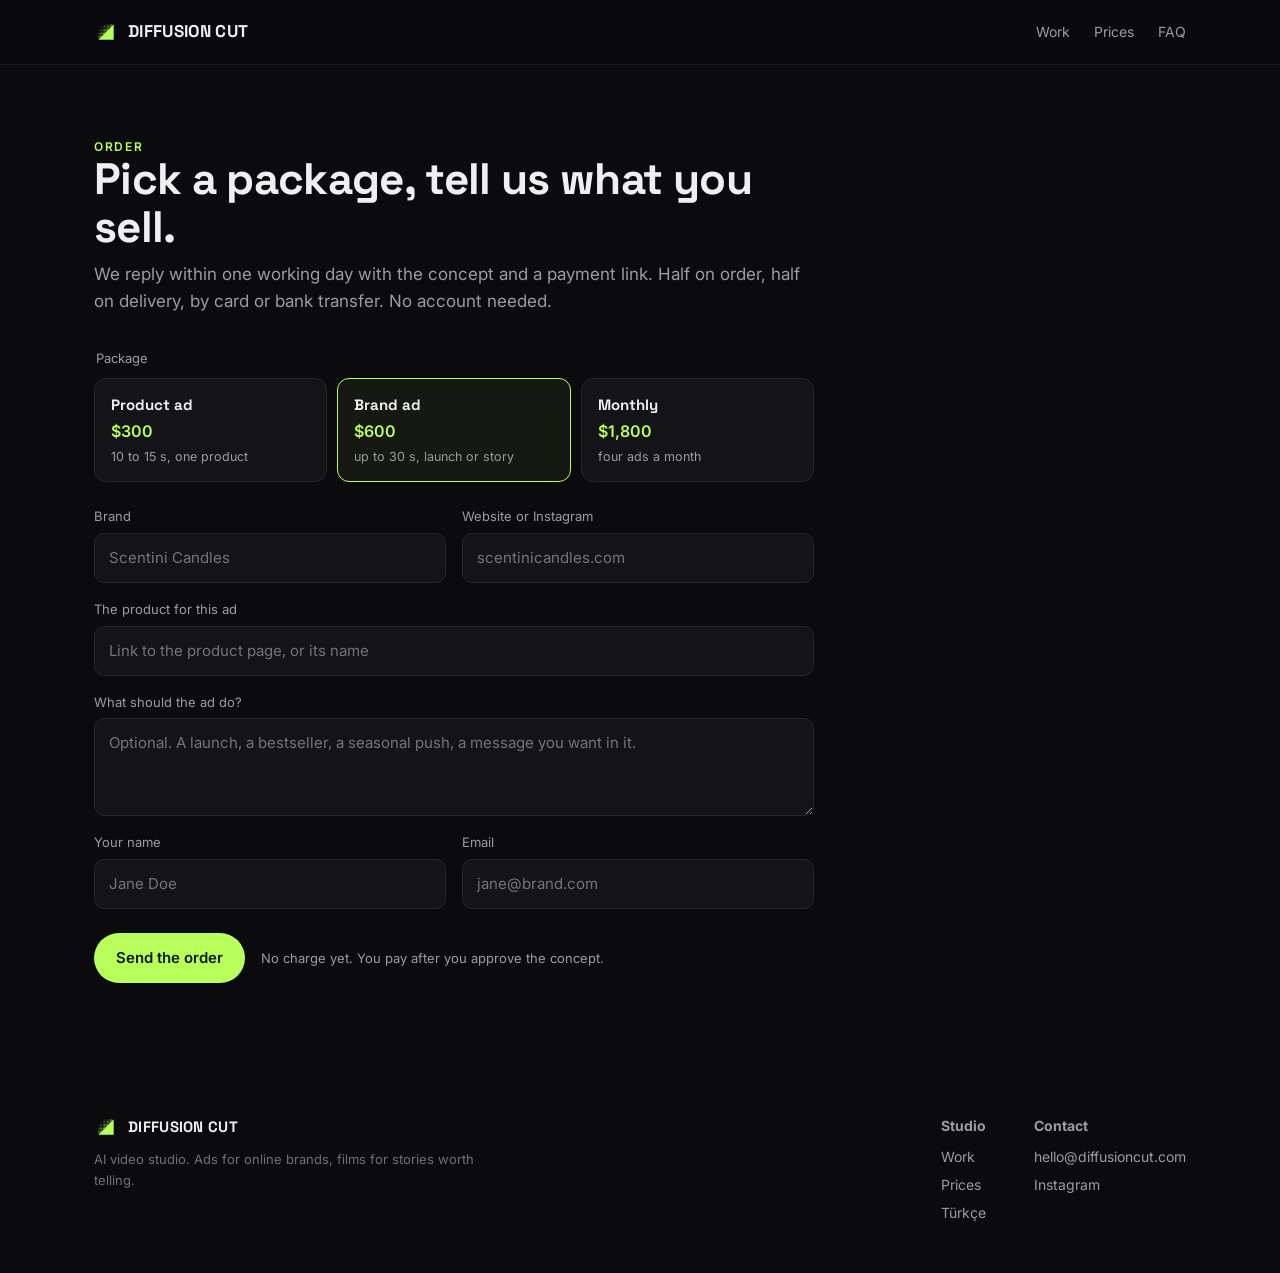
==== order.html @ d8a36bab "Order pages: plan buttons open an order form (EN and TR), Web3Forms with mail fallback Co-Authored-B" ====
<!doctype html>
<html lang="en">
<head>
<meta charset="utf-8">
<meta name="viewport" content="width=device-width, initial-scale=1">
<title>Order an ad · Diffusion Cut</title>
<meta name="description" content="Order an AI video ad from Diffusion Cut. Pick a package, send the brief, get the concept and payment link within a day.">
<meta name="robots" content="noindex">
<link rel="icon" type="image/png" href="brand/favicon_64.png">
<link rel="apple-touch-icon" href="brand/mark_512.png">
<link rel="preconnect" href="https://fonts.googleapis.com">
<link rel="preconnect" href="https://fonts.gstatic.com" crossorigin>
<link href="https://fonts.googleapis.com/css2?family=Inter:wght@400;500;600&family=Space+Grotesk:wght@500;600;700&display=swap" rel="stylesheet">
<link rel="stylesheet" href="style.css?v=7">
</head>
<body class="order-page">

<nav>
  <div class="wrap">
    <a class="brand" href="index.html"><img class="mark" src="brand/mark_transparent.svg" alt="" width="24" height="24">DIFFUSION CUT</a>
    <ul>
      <li><a href="index.html#work">Work</a></li>
      <li><a href="index.html#prices">Prices</a></li>
      <li class="hide-m"><a href="index.html#faq">FAQ</a></li>
    </ul>
  </div>
</nav>

<section class="order">
  <div class="wrap">
    <div class="sec-head">
      <div class="eyebrow">Order</div>
      <h2>Pick a package, tell us what you sell.</h2>
      <p>We reply within one working day with the concept and a payment link. Half on order, half on delivery, by card or bank transfer. No account needed.</p>
    </div>

    <form id="order" class="order-form" novalidate>
      <input type="hidden" name="access_key" value="WEB3FORMS_KEY">
      <input type="hidden" name="subject" value="New order from diffusioncut.com">
      <input type="hidden" name="from_name" value="Diffusion Cut order form">
      <input type="hidden" name="lang" value="en">
      <input type="checkbox" name="botcheck" class="hp" tabindex="-1" autocomplete="off">

      <fieldset class="plan-pick">
        <legend>Package</legend>
        <label class="pick"><input type="radio" name="plan" value="Product ad, $300" data-plan="product"><span><b>Product ad</b><em>$300</em><small>10 to 15 s, one product</small></span></label>
        <label class="pick"><input type="radio" name="plan" value="Brand ad, $600" data-plan="brand" checked><span><b>Brand ad</b><em>$600</em><small>up to 30 s, launch or story</small></span></label>
        <label class="pick"><input type="radio" name="plan" value="Monthly, $1,800 / month" data-plan="monthly"><span><b>Monthly</b><em>$1,800</em><small>four ads a month</small></span></label>
      </fieldset>

      <div class="grid2">
        <label class="field"><span>Brand</span><input type="text" name="brand" required placeholder="Scentini Candles"></label>
        <label class="field"><span>Website or Instagram</span><input type="text" name="site" required placeholder="scentinicandles.com"></label>
      </div>
      <label class="field"><span>The product for this ad</span><input type="text" name="product" required placeholder="Link to the product page, or its name"></label>
      <label class="field"><span>What should the ad do?</span><textarea name="goal" rows="3" placeholder="Optional. A launch, a bestseller, a seasonal push, a message you want in it."></textarea></label>
      <div class="grid2">
        <label class="field"><span>Your name</span><input type="text" name="name" required placeholder="Jane Doe"></label>
        <label class="field"><span>Email</span><input type="email" name="email" required placeholder="jane@brand.com"></label>
      </div>

      <div class="order-foot">
        <button type="submit" class="btn primary">Send the order</button>
        <span class="fine">No charge yet. You pay after you approve the concept.</span>
      </div>
      <div class="form-msg" id="msg" hidden></div>
    </form>

    <div class="order-done" id="done" hidden>
      <div class="eyebrow">Received</div>
      <h2>Got it. Concept and payment link within a day.</h2>
      <p>Check <b id="done-email"></b> tomorrow. If you want to add photos now, reply to that mail or send them to <a href="mailto:hello@diffusioncut.com">hello@diffusioncut.com</a>.</p>
      <a class="btn" href="index.html">Back to the site</a>
    </div>
  </div>
</section>

<footer>
  <div class="wrap">
    <div>
      <a class="brand" href="index.html"><img class="mark" src="brand/mark_transparent.svg" alt="" width="24" height="24">DIFFUSION CUT</a>
      <div class="fine">AI video studio. Ads for online brands, films for stories worth telling.</div>
    </div>
    <div>
      <b>Studio</b>
      <ul>
        <li><a href="index.html#work">Work</a></li>
        <li><a href="index.html#prices">Prices</a></li>
        <li><a href="siparis.html">Türkçe</a></li>
      </ul>
    </div>
    <div>
      <b>Contact</b>
      <ul>
        <li><a href="mailto:hello@diffusioncut.com">hello@diffusioncut.com</a></li>
        <li><a href="https://www.instagram.com/diffusioncut" target="_blank" rel="noopener">Instagram</a></li>
      </ul>
    </div>
  </div>
</footer>

<script src="order.js?v=1"></script>
</body>
</html>
---- style.css ----
:root {
  --bg: #0b0b0e;
  --panel: #141418;
  --panel-2: #1a1a20;
  --line: #25252c;
  --text: #efeff3;
  --muted: #9b9ba6;
  --accent: #b8ff5c;
  --accent-ink: #0f1a05;
  --radius: 16px;
}
* { box-sizing: border-box; }
html { scroll-behavior: smooth; }
body { margin: 0; background: var(--bg); color: var(--text); font: 16px/1.6 Inter, system-ui, -apple-system, "Segoe UI", sans-serif; -webkit-font-smoothing: antialiased; }
a { color: var(--accent); text-decoration: none; }
a:hover { text-decoration: underline; }
.wrap { max-width: 1140px; margin: 0 auto; padding: 0 24px; }
h1, h2, h3 { font-family: "Space Grotesk", Inter, sans-serif; font-weight: 700; line-height: 1.08; margin: 0; letter-spacing: -.015em; }
h2 { font-size: clamp(30px, 3.8vw, 44px); }
h3 { font-size: 19px; font-weight: 600; }
.eyebrow { font-size: 12px; letter-spacing: .14em; text-transform: uppercase; color: var(--accent); font-weight: 600; }
.muted { color: var(--muted); }
section { padding: 88px 0 0; }
.sec-head { margin-bottom: 32px; max-width: 720px; }
.sec-head p { margin: 10px 0 0; color: var(--muted); font-size: 17px; }

/* nav */
nav { position: sticky; top: 0; z-index: 10; background: rgba(11,11,14,.72); backdrop-filter: blur(12px); border-bottom: 1px solid rgba(255,255,255,.06); }
nav .wrap { display: flex; align-items: center; justify-content: space-between; height: 64px; }
.brand { display: flex; align-items: center; gap: 10px; color: var(--text); font-family: "Space Grotesk", sans-serif; font-weight: 700; font-size: 17px; letter-spacing: .02em; white-space: nowrap; }
.brand:hover { text-decoration: none; }
.mark { width: 24px; height: 24px; display: block; }
nav ul { display: flex; gap: 24px; list-style: none; margin: 0; padding: 0; font-size: 14px; align-items: center; }
nav ul a { color: var(--muted); }
nav ul a:hover { color: var(--text); text-decoration: none; }
nav .btn { padding: 8px 14px; font-size: 14px; }

/* buttons */
.btn { display: inline-flex; white-space: nowrap; align-items: center; gap: 8px; padding: 13px 22px; border: 1px solid var(--line); border-radius: 999px; color: var(--text); font-weight: 500; font-size: 15px; background: var(--panel); transition: border-color .15s, transform .15s; }
.btn:hover { border-color: var(--accent); text-decoration: none; transform: translateY(-1px); }
.btn.primary { background: var(--accent); color: var(--accent-ink); border-color: var(--accent); font-weight: 600; }
.links { display: flex; flex-wrap: wrap; gap: 10px; }

/* hero */
.hero { position: relative; min-height: 86vh; display: flex; align-items: flex-end; overflow: hidden; border-bottom: 1px solid var(--line); }
.hero-reel { position: absolute; inset: 0; }
.hero-reel .slot { position: absolute; inset: 0; opacity: 0; }
.hero-reel video { position: absolute; inset: 0; width: 100%; height: 100%; object-fit: cover; }
.hero::after { content: ""; position: absolute; inset: 0; background: linear-gradient(180deg, rgba(11,11,14,.35) 0%, rgba(11,11,14,.2) 40%, rgba(11,11,14,.96) 100%); }
.hero .wrap { position: relative; z-index: 1; padding-top: 120px; padding-bottom: 64px; }
.hero h1 { font-size: clamp(44px, 8vw, 104px); margin: 14px 0 18px; max-width: 980px; }
.hero h1 em { font-style: normal; color: var(--accent); }
.lede { max-width: 600px; color: #d6d6dd; margin: 0 0 30px; font-size: clamp(17px, 2vw, 21px); }

/* proof strip */
.proof { border-bottom: 1px solid var(--line); background: var(--panel); }
.proof .wrap { display: grid; grid-template-columns: repeat(4, minmax(0, 1fr)); gap: 24px; padding-top: 28px; padding-bottom: 28px; }
.proof b { display: block; font-family: "Space Grotesk", sans-serif; font-size: 30px; font-weight: 700; line-height: 1.1; }
.proof span { font-size: 14px; color: var(--muted); }
.made { text-align: center; font-size: 13px; color: var(--muted); padding: 22px 0 0; letter-spacing: .02em; }
.made b { color: var(--text); font-weight: 600; margin: 0 8px; }

/* work */
.ads { display: grid; grid-template-columns: repeat(2, minmax(0, 1fr)); gap: 20px; }
.ad { display: grid; grid-template-columns: minmax(0, 220px) minmax(0, 1fr); gap: 24px; align-items: center; background: var(--panel); border: 1px solid var(--line); border-radius: var(--radius); padding: 18px; }
.ad video { width: 100%; aspect-ratio: 9 / 16; border-radius: 10px; background: #000; display: block; }
.ad h3 { font-size: 20px; }
.meta { font-size: 13px; color: var(--muted); margin: 6px 0 10px; }
.ad p { margin: 0; font-size: 15px; color: #cfcfd6; }
.clips { display: grid; grid-template-columns: repeat(3, minmax(0, 1fr)); gap: 14px; }
.clip { margin: 0; }
.clip video { width: 100%; aspect-ratio: 16 / 9; border-radius: 12px; background: #000; display: block; }
.clip figcaption { font-size: 13px; color: var(--muted); margin-top: 8px; }
.sub-head { margin: 48px 0 16px; }
.sub-head p { margin: 6px 0 0; color: var(--muted); font-size: 15px; max-width: 640px; }

/* compare */
.compare { width: 100%; border-collapse: separate; border-spacing: 0; background: var(--panel); border: 1px solid var(--line); border-radius: var(--radius); overflow: hidden; font-size: 15px; }
.compare th, .compare td { padding: 16px 18px; text-align: left; border-bottom: 1px solid var(--line); vertical-align: top; }
.compare tr:last-child td { border-bottom: 0; }
.compare th { font-family: "Space Grotesk", sans-serif; font-weight: 600; font-size: 14px; color: var(--muted); background: var(--panel-2); }
.compare th.us { color: var(--accent-ink); background: var(--accent); }
.compare td.us { color: var(--text); font-weight: 600; background: rgba(184,255,92,.06); }
.compare td { color: #cfcfd6; }
.compare td:first-child { color: var(--muted); font-weight: 500; }
.note { font-size: 13px; color: #6f6f78; margin-top: 12px; }

/* plans */
.plans { display: grid; grid-template-columns: repeat(3, minmax(0, 1fr)); gap: 14px; }
.plan { background: var(--panel); border: 1px solid var(--line); border-radius: var(--radius); padding: 26px 24px; display: flex; flex-direction: column; position: relative; }
.plan.featured { border-color: var(--accent); }
.plan .badge { position: absolute; top: -12px; left: 24px; font-size: 11px; letter-spacing: .1em; text-transform: uppercase; font-weight: 700; background: var(--accent); color: var(--accent-ink); padding: 4px 10px; border-radius: 999px; }
.plan h3 { font-size: 18px; }
.price { font-family: "Space Grotesk", sans-serif; font-size: 42px; font-weight: 700; margin: 10px 0 2px; letter-spacing: -.02em; }
.price small { font-size: 15px; color: var(--muted); font-weight: 500; font-family: Inter, sans-serif; letter-spacing: 0; }
.plan .for { color: var(--muted); font-size: 14px; margin-bottom: 16px; }
.plan ul { margin: 0 0 22px; padding-left: 18px; font-size: 14.5px; color: #cfcfd6; flex: 1; }
.plan li { margin-bottom: 6px; }
.included { margin-top: 18px; font-size: 14.5px; color: #cfcfd6; background: var(--panel); border: 1px solid var(--line); border-radius: var(--radius); padding: 16px 18px; }
.included b { color: var(--text); }

/* steps */
.steps { display: grid; grid-template-columns: repeat(4, minmax(0, 1fr)); gap: 14px; counter-reset: step; }
.step { background: var(--panel); border: 1px solid var(--line); border-radius: var(--radius); padding: 22px; font-size: 14.5px; color: #cfcfd6; }
.step::before { counter-increment: step; content: counter(step, decimal-leading-zero); display: block; color: var(--accent); font-family: "Space Grotesk", sans-serif; font-weight: 700; font-size: 14px; letter-spacing: .1em; margin-bottom: 12px; }
.step b { display: block; color: var(--text); margin-bottom: 4px; font-size: 16px; }

/* faq */
.faq { display: grid; grid-template-columns: repeat(2, minmax(0, 1fr)); gap: 14px 32px; }
.faq details { border-bottom: 1px solid var(--line); padding: 4px 0; }
.faq summary { cursor: pointer; list-style: none; padding: 14px 0; font-weight: 600; font-size: 16px; display: flex; justify-content: space-between; gap: 16px; }
.faq summary::-webkit-details-marker { display: none; }
.faq summary::after { content: "+"; color: var(--accent); font-family: "Space Grotesk", sans-serif; font-size: 20px; line-height: 1; }
.faq details[open] summary::after { content: "–"; }
.faq p { margin: 0 0 16px; color: #cfcfd6; font-size: 15px; }

/* closing */
.closing { margin-top: 88px; background: linear-gradient(180deg, var(--panel), var(--bg)); border-top: 1px solid var(--line); border-bottom: 1px solid var(--line); padding: 80px 0; text-align: center; }
.closing h2 { font-size: clamp(32px, 5vw, 56px); max-width: 820px; margin: 0 auto 14px; }
.closing p { color: var(--muted); max-width: 560px; margin: 0 auto 28px; font-size: 17px; }
.closing .links { justify-content: center; }

footer { padding: 36px 0 48px; font-size: 14px; color: var(--muted); }
footer .wrap { display: grid; grid-template-columns: minmax(0, 1fr) auto auto; gap: 24px 48px; align-items: start; }
footer ul { list-style: none; margin: 8px 0 0; padding: 0; display: grid; gap: 6px; }
footer a { color: var(--muted); }
footer a:hover { color: var(--text); }
footer .brand { font-size: 15px; }
footer .fine { margin-top: 10px; font-size: 13px; color: #6f6f78; max-width: 420px; }

@media (max-width: 960px) {
  .plans, .clips, .faq, .ads { grid-template-columns: 1fr; }
  .steps, .proof .wrap { grid-template-columns: repeat(2, minmax(0, 1fr)); }
  footer .wrap { grid-template-columns: 1fr 1fr; }
}
@media (max-width: 640px) {
  .wrap { padding: 0 16px; }
  section { padding-top: 64px; }
  .hero { min-height: 76vh; }
  .hero .wrap { padding-top: 90px; padding-bottom: 44px; }
  nav ul { gap: 12px; }
  nav ul li.hide-m { display: none; }
  .brand { font-size: 14px; gap: 8px; }
  nav .btn { padding: 7px 12px; font-size: 13px; }
  .ad { grid-template-columns: 1fr; }
  .ad video { max-width: 280px; margin: 0 auto; }
  .steps, .proof .wrap { grid-template-columns: 1fr; }
  .compare { font-size: 13.5px; }
  .compare th, .compare td { padding: 12px 10px; }
  footer .wrap { grid-template-columns: 1fr; }
}

/* order page */
.order { padding: 72px 0 96px; min-height: 70vh; }
.order-form { max-width: 720px; display: grid; gap: 16px; }
.hp { position: absolute; left: -9999px; opacity: 0; }
.plan-pick { border: 0; padding: 0; margin: 0 0 8px; display: grid; grid-template-columns: repeat(3, minmax(0, 1fr)); gap: 10px; }
.plan-pick legend { font-size: 13px; color: var(--muted); margin-bottom: 10px; }
.pick { position: relative; display: block; cursor: pointer; }
.pick input { position: absolute; opacity: 0; inset: 0; }
.pick span { display: block; background: var(--panel); border: 1px solid var(--line); border-radius: 12px; padding: 14px 16px; transition: border-color .15s; }
.pick b { display: block; font-family: "Space Grotesk", sans-serif; font-size: 15px; }
.pick em { display: block; font-style: normal; font-weight: 600; color: var(--accent); margin: 2px 0; }
.pick small { display: block; font-size: 12.5px; color: var(--muted); }
.pick input:checked + span { border-color: var(--accent); background: rgba(184,255,92,.06); }
.pick input:focus-visible + span { outline: 2px solid var(--accent); outline-offset: 2px; }
.grid2 { display: grid; grid-template-columns: 1fr 1fr; gap: 16px; }
.field { display: grid; gap: 6px; }
.field span { font-size: 13px; color: var(--muted); }
.field input, .field textarea { width: 100%; background: var(--panel); border: 1px solid var(--line); border-radius: 10px; color: var(--text); font: inherit; font-size: 15px; padding: 12px 14px; transition: border-color .15s; }
.field input:focus, .field textarea:focus { outline: 0; border-color: var(--accent); }
.field textarea { resize: vertical; }
.field .invalid { border-color: #ff6b6b; }
.order-foot { display: flex; flex-wrap: wrap; align-items: center; gap: 16px; margin-top: 8px; }
.order-foot .btn { border: 0; cursor: pointer; font: inherit; font-weight: 600; font-size: 15px; }
.order-foot .fine, .form-msg { font-size: 13px; color: var(--muted); }
.form-msg.bad { color: #ff6b6b; }
.order-done { max-width: 640px; }
.order-done h2 { margin: 10px 0 14px; }
.order-done p { color: #cfcfd6; margin: 0 0 24px; }
@media (max-width: 640px) {
  .plan-pick, .grid2 { grid-template-columns: 1fr; }
  .order { padding-top: 40px; }
}
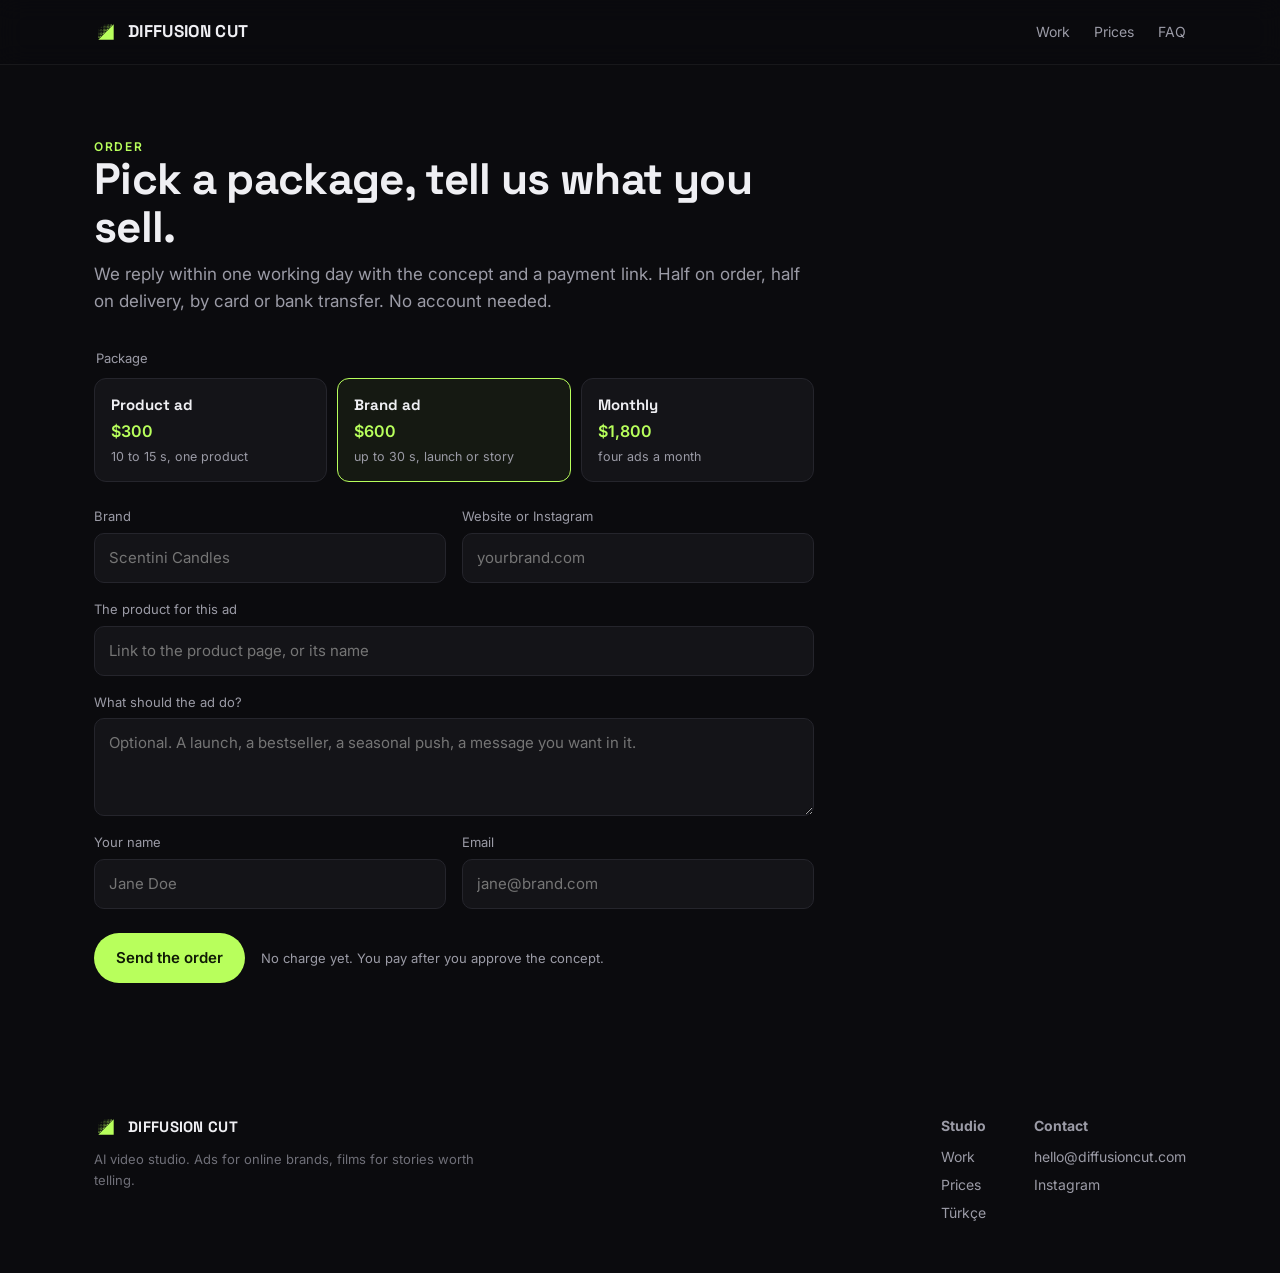
==== commit 4c76390a: "Copy: own pipeline line, original music, hook variants in every plan, Best value badge; Turkish page" ====
--- a/order.html
+++ b/order.html
@@ -35,7 +35,7 @@
     </div>
 
     <form id="order" class="order-form" novalidate>
-      <input type="hidden" name="access_key" value="WEB3FORMS_KEY">
+      <input type="hidden" name="access_key" value="77a4f371-8c6c-4051-9aca-b75e0cc317e3">
       <input type="hidden" name="subject" value="New order from diffusioncut.com">
       <input type="hidden" name="from_name" value="Diffusion Cut order form">
       <input type="hidden" name="lang" value="en">
@@ -50,7 +50,7 @@
 
       <div class="grid2">
         <label class="field"><span>Brand</span><input type="text" name="brand" required placeholder="Scentini Candles"></label>
-        <label class="field"><span>Website or Instagram</span><input type="text" name="site" required placeholder="scentinicandles.com"></label>
+        <label class="field"><span>Website or Instagram</span><input type="text" name="site" required placeholder="yourbrand.com"></label>
       </div>
       <label class="field"><span>The product for this ad</span><input type="text" name="product" required placeholder="Link to the product page, or its name"></label>
       <label class="field"><span>What should the ad do?</span><textarea name="goal" rows="3" placeholder="Optional. A launch, a bestseller, a seasonal push, a message you want in it."></textarea></label>
